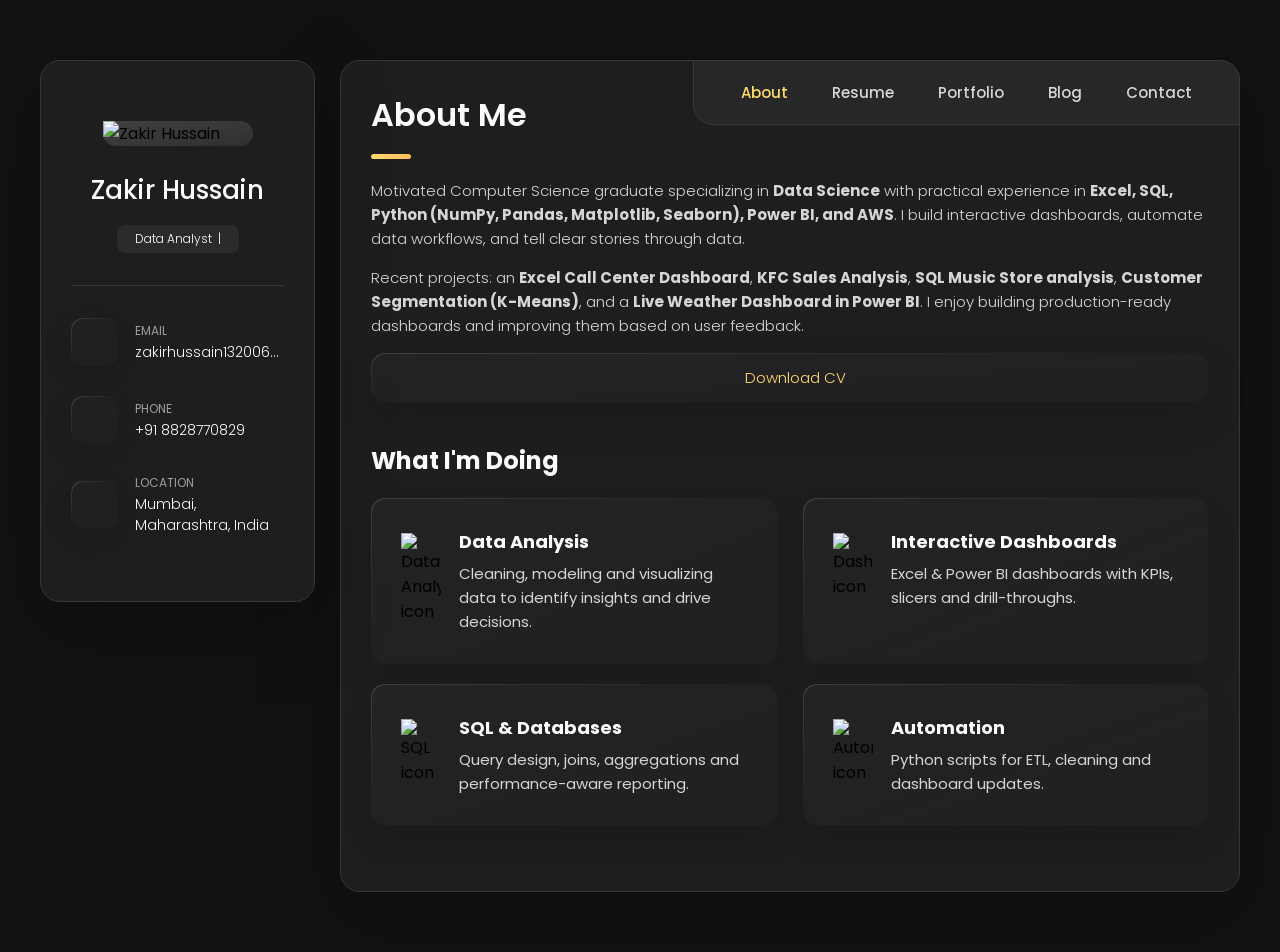
==== index.html @ 33c72537 "Add files via upload" ====
<!DOCTYPE html>
<html lang="en">
<head>
  <meta charset="UTF-8" />
  <meta http-equiv="X-UA-Compatible" content="IE=edge" />
  <meta name="viewport" content="width=device-width, initial-scale=1.0" />
  <title>Zakir Hussain | Data Analyst Portfolio</title>
  <meta name="description" content="Zakir Hussain — Data Analyst. Excel • SQL • Python • Power BI • AWS. Dashboards, analytics, and data storytelling." />
  <link rel="canonical" href="https://codeverse-team.github.io/Zakir-Webdev/" />
  <!-- Favicons -->
  <link rel="shortcut icon" href="/assets/images/avatar-1.png" />
  <link rel="stylesheet" href="./assets/css/style.css" />
  <!-- Google font -->
  <link rel="preconnect" href="https://fonts.googleapis.com" />
  <link rel="preconnect" href="https://fonts.gstatic.com" crossorigin />
  <link href="https://fonts.googleapis.com/css2?family=Poppins:wght@300;400;500;600&display=swap" rel="stylesheet" />
  <!-- Inline styles for animations -->
  <style>
    /* Typing caret */
    .typing::after { content: "|"; margin-left: 6px; animation: blink 1s steps(1) infinite; }
    @keyframes blink { 50% { opacity: 0; } }
    /* Reveal animation helpers */
    .reveal { opacity: 0; transform: translateY(18px); transition: opacity .6s ease, transform .6s ease; }
    .reveal.visible { opacity: 1; transform: translateY(0); }
    /* Floating avatar */
    .avatar-box img { animation: floatY 6s ease-in-out infinite; }
    @keyframes floatY { 0% { transform: translateY(0);} 50% { transform: translateY(-6px);} 100% { transform: translateY(0);} }
    /* Skill bar fill initial */
    .skill-progress-fill { width: 0; transition: width 1.1s ease-out; }
    /* Project hover lift */
    .project-img { transition: transform .28s ease, box-shadow .28s ease; }
    .project-img:hover { transform: translateY(-8px); box-shadow: 0 18px 40px rgba(0,0,0,0.12); }
    /* Smooth scroll behavior */
    html { scroll-behavior: smooth; }
  </style>
</head>
<body>
  <main>
    <!-- SIDEBAR -->
    <aside class="sidebar" data-sidebar>
      <div class="sidebar-info">
        <figure class="avatar-box">
          <img src="./assets/images/my-avatar.png" alt="Zakir Hussain" width="84" />
        </figure>
        <div class="info-content">
          <h1 class="name" title="Zakir Hussain">Zakir Hussain</h1>
          <p class="title typing" id="typed-title">Data Analyst</p>
        </div>
        <button class="info_more-btn" data-sidebar-btn>
          <span>Show Contacts</span>
          <ion-icon name="chevron-down"></ion-icon>
        </button>
      </div>
      <div class="sidebar-info_more">
        <div class="separator"></div>
        <ul class="contacts-list">
          <li class="contact-item">
            <div class="icon-box"><ion-icon name="mail-outline"></ion-icon></div>
            <div class="contact-info">
              <p class="contact-title">Email</p>
              <a href="mailto:zakirhussain132006@gmail.com" class="contact-link">zakirhussain132006@gmail.com</a>
            </div>
          </li>
          <li class="contact-item">
            <div class="icon-box"><ion-icon name="phone-portrait-outline"></ion-icon></div>
            <div class="contact-info">
              <p class="contact-title">Phone</p>
              <a href="tel:+918828770829" class="contact-link">+91 8828770829</a>
            </div>
          </li>
          <li class="contact-item">
            <div class="icon-box"><ion-icon name="location-outline"></ion-icon></div>
            <div class="contact-info">
              <p class="contact-title">Location</p>
              <address>Mumbai, Maharashtra, India</address>
            </div>
          </li>
        </ul>
        <div class="separator"></div>
        <ul class="social-list">
          <li class="social-item"><a href="https://www.linkedin.com/in/zakirhussain13/" target="_blank" class="social-link"><ion-icon name="logo-linkedin"></ion-icon></a></li>
          <li class="social-item"><a href="https://www.instagram.com/zakir.preneur/" target="_blank" class="social-link"><ion-icon name="logo-instagram"></ion-icon></a></li>
          <li class="social-item"><a href="https://www.fiverr.com/s/qDgb81V" target="_blank" class="social-link"><ion-icon name="briefcase-outline"></ion-icon></a></li>
          <li class="social-item"><a href="https://github.com/CodeVerse-team" target="_blank" class="social-link"><ion-icon name="logo-github"></ion-icon></a></li>
          <li class="social-item"><a href="https://codeverse-team.github.io/Zakir-Webdev/" target="_blank" class="social-link"><ion-icon name="globe-outline"></ion-icon></a></li>
        </ul>
      </div>
    </aside>
    <!-- MAIN -->
    <div class="main-content">
      <!-- NAVBAR -->
      <nav class="navbar">
        <ul class="navbar-list">
          <li class="navbar-item"><button class="navbar-link active" data-nav-link data-target="about">About</button></li>
          <li class="navbar-item"><button class="navbar-link" data-nav-link data-target="resume">Resume</button></li>
          <li class="navbar-item"><button class="navbar-link" data-nav-link data-target="portfolio">Portfolio</button></li>
          <li class="navbar-item"><button class="navbar-link" data-nav-link data-target="blog">Blog</button></li>
          <li class="navbar-item"><button class="navbar-link" data-nav-link data-target="contact">Contact</button></li>
        </ul>
      </nav>
      <!-- ABOUT -->
      <article id="about" class="about active" data-page="about">
        <header><h2 class="h2 article-title">About me</h2></header>
        <section class="about-text reveal">
          <p>
            Motivated Computer Science graduate specializing in <strong>Data Science</strong> with practical experience in <strong>Excel, SQL, Python (NumPy, Pandas, Matplotlib, Seaborn), Power BI, and AWS</strong>.
            I build interactive dashboards, automate data workflows, and tell clear stories through data.
          </p>
          <p>
            Recent projects: an <strong>Excel Call Center Dashboard</strong>, <strong>KFC Sales Analysis</strong>, <strong>SQL Music Store analysis</strong>, <strong>Customer Segmentation (K-Means)</strong>, and a <strong>Live Weather Dashboard in Power BI</strong>.
            I enjoy building production-ready dashboards and improving them based on user feedback.
          </p>
          <a href="./Zakir Hussain-8-25-Data-Analyst.pdf" target="_blank" class="resume-btn"><ion-icon name="arrow-down-outline"></ion-icon> Download CV</a>
        </section>
        <section class="service reveal">
          <h3 class="h3 service-title">What I'm doing</h3>
          <ul class="service-list">
            <li class="service-item">
              <div class="service-icon-box"><img src="./assets/images/icon-dev.svg" alt="Data Analysis icon" width="40" /></div>
              <div class="service-content-box">
                <h4 class="h4 service-item-title">Data Analysis</h4>
                <p class="service-item-text">Cleaning, modeling and visualizing data to identify insights and drive decisions.</p>
              </div>
            </li>
            <li class="service-item">
              <div class="service-icon-box"><img src="./assets/images/icon-design.svg" alt="Dashboards icon" width="40" /></div>
              <div class="service-content-box">
                <h4 class="h4 service-item-title">Interactive Dashboards</h4>
                <p class="service-item-text">Excel & Power BI dashboards with KPIs, slicers and drill-throughs.</p>
              </div>
            </li>
            <li class="service-item">
              <div class="service-icon-box"><img src="./assets/images/database.png" alt="SQL icon" width="40" /></div>
              <div class="service-content-box">
                <h4 class="h4 service-item-title">SQL & Databases</h4>
                <p class="service-item-text">Query design, joins, aggregations and performance-aware reporting.</p>
              </div>
            </li>
            <li class="service-item">
              <div class="service-icon-box"><img src="./assets/images/icon-graphic.png" alt="Automation icon" width="40" /></div>
              <div class="service-content-box">
                <h4 class="h4 service-item-title">Automation</h4>
                <p class="service-item-text">Python scripts for ETL, cleaning and dashboard updates.</p>
              </div>
            </li>
          </ul>
        </section>
      </article>
      <!-- RESUME -->
      <article id="resume" class="resume" data-page="resume">
        <header><h2 class="h2 article-title">Resume</h2></header>
        <!-- Education -->
        <section class="timeline reveal">
          <div class="title-wrapper">
            <div class="icon-box"><ion-icon name="book-outline"></ion-icon></div>
            <h3 class="h3">Education</h3>
          </div>
          <ol class="timeline-list">
            <li class="timeline-item">
              <h4 class="h4 timeline-item-title">B.Sc. in Computer Science — SIES (NERUL) College</h4>
              <span>Apr 2023 — Present</span>
              <p class="timeline-text">CGPA: 8.6/10 — Navi Mumbai, India</p>
            </li>
            <li class="timeline-item">
              <h4 class="h4 timeline-item-title">Higher Secondary Certificate (Science - IT)</h4>
              <span>Jun 2021 — Apr 2023</span>
              <p class="timeline-text">Dr Babasaheb Ambedkar College — Chembur, Mumbai (53%)</p>
            </li>
          </ol>
        </section>
        <!-- Projects -->
        <section class="timeline reveal">
          <div class="title-wrapper">
            <div class="icon-box"><ion-icon name="code-slash-outline"></ion-icon></div>
            <h3 class="h3">Projects</h3>
          </div>
          <ol class="timeline-list">
            <li class="timeline-item">
              <h4 class="h4 timeline-item-title">Call Center Performance Dashboard (Excel)</h4>
              <span>2025</span>
              <p class="timeline-text">KPIs, trend analysis, slicers and agent-level drilldowns to evaluate efficiency and SLAs.</p>
            </li>
            <li class="timeline-item">
              <h4 class="h4 timeline-item-title">KFC Sales Analysis Dashboard (Excel)</h4>
              <span>2025</span>
              <p class="timeline-text">Sales patterns, best-sellers, seasonality and store-level comparisons to inform promotions.</p>
            </li>
            <li class="timeline-item">
              <h4 class="h4 timeline-item-title">SQL Music Store Data Analysis</h4>
              <span>2024</span>
              <p class="timeline-text">Customer purchase trends, revenue segmentation and artist popularity via SQL queries and joins.</p>
            </li>
            <li class="timeline-item">
              <h4 class="h4 timeline-item-title">Shopping Customer Segmentation (K-Means)</h4>
              <span>2024</span>
              <p class="timeline-text">Unsupervised learning to cluster customers for targeted marketing and retention strategies.</p>
            </li>
            <li class="timeline-item">
              <h4 class="h4 timeline-item-title">Live Weather Dashboard (Power BI)</h4>
              <span>2024</span>
              <p class="timeline-text">Real-time API integration, map visuals and alert cards for weather monitoring dashboards.</p>
            </li>
          </ol>
        </section>
        <!-- Certifications -->
        <section class="timeline reveal">
          <div class="title-wrapper">
            <div class="icon-box"><ion-icon name="school-outline"></ion-icon></div>
            <h3 class="h3">Certifications</h3>
          </div>
          <ol class="timeline-list">
            <li class="timeline-item">
              <h4 class="h4 timeline-item-title">Python for Data Science — IBM (Cognitive Class)</h4>
              <span>2024</span>
            </li>
            <li class="timeline-item">
              <h4 class="h4 timeline-item-title">Introduction to Data Analysis — Simplilearn</h4>
              <span>2024</span>
            </li>
          </ol>
        </section>
        <!-- Skills -->
        <section class="skill reveal">
          <h3 class="h3 skills-title">My skills</h3>
          <ul class="skills-list content-card">
            <li class="skills-item">
              <div class="title-wrapper"><h5 class="h5">Excel (Advanced)</h5><data value="90">90%</data></div>
              <div class="skill-progress-bg"><div class="skill-progress-fill" data-skill="90"></div></div>
            </li>
            <li class="skills-item">
              <div class="title-wrapper"><h5 class="h5">SQL (MySQL/PostgreSQL)</h5><data value="85">85%</data></div>
              <div class="skill-progress-bg"><div class="skill-progress-fill" data-skill="85"></div></div>
            </li>
            <li class="skills-item">
              <div class="title-wrapper"><h5 class="h5">Python (NumPy, Pandas, Matplotlib, Seaborn)</h5><data value="80">80%</data></div>
              <div class="skill-progress-bg"><div class="skill-progress-fill" data-skill="80"></div></div>
            </li>
            <li class="skills-item">
              <div class="title-wrapper"><h5 class="h5">Power BI</h5><data value="80">80%</data></div>
              <div class="skill-progress-bg"><div class="skill-progress-fill" data-skill="80"></div></div>
            </li>
            <li class="skills-item">
              <div class="title-wrapper"><h5 class="h5">AWS (Foundational)</h5><data value="60">60%</data></div>
              <div class="skill-progress-bg"><div class="skill-progress-fill" data-skill="60"></div></div>
            </li>
            <li class="skills-item">
              <div class="title-wrapper"><h5 class="h5">Data Storytelling & Visualization</h5><data value="85">85%</data></div>
              <div class="skill-progress-bg"><div class="skill-progress-fill" data-skill="85"></div></div>
            </li>
          </ul>
        </section>
      </article>
      <!-- PORTFOLIO -->
      <article id="portfolio" class="portfolio" data-page="portfolio">
        <header><h2 class="h2 article-title">Portfolio of Projects</h2></header>
        <section class="projects reveal">
          <ul class="filter-list">
            <li class="filter-item"><button class="active" data-filter-btn data-cat="all">All</button></li>
            <li class="filter-item"><button data-filter-btn data-cat="dashboards">Dashboards</button></li>
            <li class="filter-item"><button data-filter-btn data-cat="sql">SQL</button></li>
            <li class="filter-item"><button data-filter-btn data-cat="ml">ML</button></li>
            <li class="filter-item"><button data-filter-btn data-cat="powerbi">Power BI</button></li>
          </ul>
          <div class="filter-select-box">
            <button class="filter-select" data-select>
              <div class="select-value" data-select-value>All</div>
              <div class="select-icon"><ion-icon name="chevron-down"></ion-icon></div>
            </button>
            <ul class="select-list">
              <li class="select-item"><button data-select-item data-val="all">All</button></li>
              <li class="select-item"><button data-select-item data-val="dashboards">Dashboards</button></li>
              <li class="select-item"><button data-select-item data-val="sql">SQL</button></li>
              <li class="select-item"><button data-select-item data-val="ml">ML</button></li>
              <li class="select-item"><button data-select-item data-val="powerbi">Power BI</button></li>
            </ul>
          </div>
          <ul class="project-list">
            <!-- Call Center -->
            <li class="project-item active" data-filter-item data-category="dashboards" data-description="KPIs, trend analysis, slicers and agent-level drilldowns to evaluate efficiency and SLAs.">
              <a href="#" class="project-link" data-modal-trigger>
                <figure class="project-img"><div class="project-item-icon-box"><ion-icon name="eye-outline"></ion-icon></div>
                  <img src="./assets/images/project-1.png" alt="Call Center Dashboard" loading="lazy" />
                </figure>
                <h3 class="project-title">Call Center Dashboard (Excel)</h3>
                <p class="project-category">Dashboards</p>
              </a>
            </li>
            <!-- KFC Sales -->
            <li class="project-item active" data-filter-item data-category="dashboards" data-description="Sales patterns, best-sellers, seasonality and store-level comparisons to inform promotions.">
              <a href="#" class="project-link" data-modal-trigger>
                <figure class="project-img"><div class="project-item-icon-box"><ion-icon name="eye-outline"></ion-icon></div>
                  <img src="./assets/images/project-2.png" alt="KFC Sales Dashboard" loading="lazy" />
                </figure>
                <h3 class="project-title">KFC Sales Analysis (Excel)</h3>
                <p class="project-category">Dashboards</p>
              </a>
            </li>
            <!-- SQL Music -->
            <li class="project-item active" data-filter-item data-category="sql" data-description="Customer purchase trends, revenue segmentation and artist popularity via SQL queries and joins.">
              <a href="#" class="project-link" data-modal-trigger>
                <figure class="project-img"><div class="project-item-icon-box"><ion-icon name="eye-outline"></ion-icon></div>
                  <img src="./assets/images/project-6.png" alt="SQL Music Store" loading="lazy" />
                </figure>
                <h3 class="project-title">SQL Music Store Analysis</h3>
                <p class="project-category">SQL</p>
              </a>
            </li>
            <!-- Customer Segmentation -->
            <li class="project-item active" data-filter-item data-category="ml" data-description="Unsupervised learning to cluster customers for targeted marketing and retention strategies.">
              <a href="#" class="project-link" data-modal-trigger>
                <figure class="project-img"><div class="project-item-icon-box"><ion-icon name="eye-outline"></ion-icon></div>
                  <img src="./assets/images/project-7.jpg" alt="Customer Segmentation" loading="lazy" />
                </figure>
                <h3 class="project-title">Customer Segmentation (K-Means)</h3>
                <p class="project-category">ML / Python</p>
              </a>
            </li>
            <!-- Live Weather Power BI -->
            <li class="project-item active" data-filter-item data-category="powerbi" data-description="Real-time API integration, map visuals and alert cards for weather monitoring dashboards.">
              <a href="#" class="project-link" data-modal-trigger>
                <figure class="project-img"><div class="project-item-icon-box"><ion-icon name="eye-outline"></ion-icon></div>
                  <img src="./assets/images/project-5.png" alt="Live Weather Power BI" loading="lazy" />
                </figure>
                <h3 class="project-title">Live Weather Dashboard (Power BI)</h3>
                <p class="project-category">Power BI</p>
              </a>
            </li>
          </ul>
          <!-- Modal for project details -->
          <div class="modal" id="project-modal">
            <div class="modal-content">
              <span class="modal-close">&times;</span>
              <img class="modal-img" src="" alt="Project Image" />
              <h3 class="modal-title"></h3>
              <p class="modal-category"></p>
              <p class="modal-description"></p>
              <a class="modal-link" href="#" target="_blank">View Project</a>
            </div>
          </div>
        </section>
      </article>
      <!-- BLOG -->
      <article id="blog" class="blog" data-page="blog">
        <header><h2 class="h2 article-title">Blog</h2></header>
        <section class="blog-posts reveal">
          <ul class="blog-posts-list">
            <li class="blog-post-item">
              <a href="#">
                <figure class="blog-banner-box"><img src="./assets/images/blog-1.jpg" alt="12th STD Blogging Website" loading="lazy" /></figure>
                <div class="blog-content">
                  <div class="blog-meta"><p class="blog-category">WebDevelopment</p><span class="dot"></span><time datetime="2023-02-13">Feb 13, 2023</time></div>
                  <h3 class="h3 blog-item-title">In 12th STD, I Created a Blogging Website</h3>
                  <p class="blog-text">A short case-study about a school project that grew to 25K views — still useful for students.</p>
                </div>
              </a>
            </li>
            <li class="blog-post-item">
              <a href="#">
                <figure class="blog-banner-box"><img src="./assets/images/blog-2.jpg" alt="12th STD Blogging Website" loading="lazy" /></figure>
                <div class="blog-content">
                  <div class="blog-meta"><p class="blog-category">WebDevelopment</p><span class="dot"></span><time datetime="2023-02-13">Feb 13, 2023</time></div>
                  <h3 class="h3 blog-item-title">In 12th STD, I Created a Blogging Website</h3>
                  <p class="blog-text">A short case-study about a school project that grew to 25K views — still useful for students.</p>
                </div>
              </a>
            </li>
          </ul>
        </section>
      </article>
      <!-- CONTACT -->
      <article id="contact" class="contact" data-page="contact">
        <header><h2 class="h2 article-title">Contact</h2></header>
        <section class="mapbox" data-mapbox>
          <figure>
            <iframe src="https://www.google.com/maps/embed?pb=!1m18!1m12!1m3!1d303216.91325830284!2d72.71637740399126!3d19.082501999965313!2m3!1f0!2f0!3f0!3m2!1i1024!2i768!4f13.1!3m3!1m2!1s0x3be7c6306644edc1%3A0x5da4ed8f8d648c69!2sMumbai%2C%20Maharashtra!5e1!3m2!1sen!2sin!4v1721622505808!5m2!1sen!2sin" width="100%" height="420" allowfullscreen="" loading="lazy"></iframe>
          </figure>
        </section>
        <section class="contact-form reveal">
          <h3 class="h3 form-title">Contact Form</h3>
          <form action="#" class="form" data-form>
            <div class="input-wrapper">
              <input type="text" name="fullname" class="form-input" placeholder="Full name" required data-form-input />
              <input type="email" name="email" class="form-input" placeholder="Email address" required data-form-input />
            </div>
            <textarea name="message" class="form-input" placeholder="Your Message" required data-form-input></textarea>
            <button class="form-btn" type="submit" data-form-btn>
              <ion-icon name="paper-plane"></ion-icon>
              <span>Send Message</span>
            </button>
          </form>
        </section>
      </article>
    </div> <!-- .main-content -->
  </main>
  <!-- Existing core app JS -->
  <script src="./assets/js/app.js"></script>
  <!-- Ionicons -->
  <script type="module" src="https://unpkg.com/ionicons@5.5.2/dist/ionicons/ionicons.esm.js"></script>
  <script nomodule src="https://unpkg.com/ionicons@5.5.2/dist/ionicons/ionicons.js"></script>
  <!-- Inline JS: typing, reveal-on-scroll, skills, smooth nav, portfolio filter, modal -->
  <script>
    /* Typing effect */
    (function() {
      const el = document.getElementById('typed-title');
      if (!el) return;
      const phrases = ['Data Analyst', 'Excel • SQL • Python', 'Power BI • AWS'];
      let p = 0, i = 0, deleting = false;
      function tick() {
        const full = phrases[p];
        el.textContent = deleting ? full.slice(0, i--) : full.slice(0, i++);
        if (!deleting && i === full.length + 1) { deleting = true; setTimeout(tick, 900); return; }
        if (deleting && i < 0) { deleting = false; p = (p + 1) % phrases.length; }
        setTimeout(tick, deleting ? 40 : 80);
      }
      tick();
    })();
    /* Reveal-on-scroll */
    (function() {
      const reveals = document.querySelectorAll('.reveal');
      const io = new IntersectionObserver((entries, obs) => {
        entries.forEach(e => {
          if (e.isIntersecting) { e.target.classList.add('visible'); obs.unobserve(e.target); }
        });
      }, { threshold: 0.16 });
      reveals.forEach(r => io.observe(r));
    })();
    /* Skill bar fill */
    (function() {
      const fills = document.querySelectorAll('.skill-progress-fill');
      const io = new IntersectionObserver((entries, obs) => {
        entries.forEach(en => {
          if (en.isIntersecting) {
            const el = en.target;
            const value = el.getAttribute('data-skill') || el.style.width || '0';
            el.style.width = (value) + '%';
            obs.unobserve(el);
          }
        });
      }, { threshold: 0.35 });
      fills.forEach(f => io.observe(f));
    })();
    /* Smooth navigation */
    (function() {
      const navButtons = document.querySelectorAll('[data-nav-link]');
      navButtons.forEach(btn => {
        btn.addEventListener('click', () => {
          navButtons.forEach(b => b.classList.remove('active'));
          btn.classList.add('active');
          const target = btn.getAttribute('data-target');
          if (!target) return;
          const section = document.getElementById(target);
          if (!section) return;
          const offset = 12;
          const top = section.getBoundingClientRect().top + window.scrollY - offset;
          window.scrollTo({ top, behavior: 'smooth' });
        });
      });
    })();
    /* Portfolio filter and modal */
    (function() {
      const filterBtns = document.querySelectorAll('[data-filter-btn]');
      const projects = document.querySelectorAll('[data-filter-item]');
      const selectBtn = document.querySelector('[data-select]');
      const selectList = document.querySelector('.select-list');
      const selectValue = document.querySelector('[data-select-value]');
      const modal = document.querySelector('#project-modal');
      const modalClose = document.querySelector('.modal-close');
      const modalImg = document.querySelector('.modal-img');
      const modalTitle = document.querySelector('.modal-title');
      const modalCategory = document.querySelector('.modal-category');
      const modalDescription = document.querySelector('.modal-description');
      const modalLink = document.querySelector('.modal-link');
      function filter(cat) {
        projects.forEach(p => {
          const cats = p.getAttribute('data-category') || '';
          p.classList.toggle('active', cat === 'all' || cats.includes(cat));
        });
        filterBtns.forEach(b => b.classList.toggle('active', b.getAttribute('data-cat') === cat));
        if (selectValue) selectValue.textContent = cat === 'all' ? 'All' : cat.charAt(0).toUpperCase() + cat.slice(1);
      }
      // Initialize with all projects visible
      filter('all');
      filterBtns.forEach(b => {
        b.addEventListener('click', () => {
          const c = b.getAttribute('data-cat') || 'all';
          filter(c);
        });
      });
      // Mobile dropdown
      if (selectBtn && selectList) {
        selectBtn.addEventListener('click', () => selectList.classList.toggle('active'));
        document.querySelectorAll('[data-select-item]').forEach(it => {
          it.addEventListener('click', () => {
            const val = it.getAttribute('data-val') || 'all';
            filter(val);
            selectList.classList.remove('active');
          });
        });
        document.addEventListener('click', e => {
          if (!selectBtn.contains(e.target) && !selectList.contains(e.target)) {
            selectList.classList.remove('active');
          }
        });
      }
      // Modal functionality
      if (modal) {
        document.querySelectorAll('[data-modal-trigger]').forEach(link => {
          link.addEventListener('click', e => {
            e.preventDefault();
            const project = link.closest('[data-filter-item]');
            modalImg.src = project.querySelector('img').src;
            modalImg.alt = project.querySelector('img').alt;
            modalTitle.textContent = project.querySelector('.project-title').textContent;
            modalCategory.textContent = project.querySelector('.project-category').textContent;
            modalDescription.textContent = project.getAttribute('data-description') || '';
            modalLink.href = link.href;
            modal.classList.add('active');
            document.body.style.overflow = 'hidden';
          });
        });
        modalClose.addEventListener('click', () => {
          modal.classList.remove('active');
          document.body.style.overflow = '';
        });
        modal.addEventListener('click', e => {
          if (e.target === modal) {
            modal.classList.remove('active');
            document.body.style.overflow = '';
          }
        });
        document.addEventListener('keydown', e => {
          if (e.key === 'Escape' && modal.classList.contains('active')) {
            modal.classList.remove('active');
            document.body.style.overflow = '';
          }
        });
      }
    })();
    /* Contact form */
    (function() {
      const form = document.querySelector('[data-form]');
      if (!form) return;
      const btn = form.querySelector('[data-form-btn]');
      form.addEventListener('input', () => {
        const allFilled = [...form.querySelectorAll('[data-form-input]')].every(inp => inp.value.trim() !== '');
        if (btn) btn.disabled = !allFilled;
      });
      form.addEventListener('submit', e => {
        e.preventDefault();
        alert('Thanks — message simulated. Replace this with your form backend / email integration.');
        form.reset();
        if (btn) btn.disabled = true;
      });
    })();
  </script>
</body>
</html>
---- assets/css/style.css ----
/*-----------------------------------*\
  #style.css
\*-----------------------------------*/


/**
 * copyright 2022 @codewithsadee
 */





/*-----------------------------------*\
  #CUSTOM PROPERTY
\*-----------------------------------*/

:root {

  /**
   * colors
   */

  /* gradient */

  --bg-gradient-onyx: linear-gradient(
    to bottom right, 
    hsl(240, 1%, 25%) 3%, 
    hsl(0, 0%, 19%) 97%
  );
  --bg-gradient-jet: linear-gradient(
    to bottom right, 
    hsla(240, 1%, 18%, 0.251) 0%, 
    hsla(240, 2%, 11%, 0) 100%
  ), hsl(240, 2%, 13%);
  --bg-gradient-yellow-1: linear-gradient(
    to bottom right, 
    hsl(45, 100%, 71%) 0%, 
    hsla(36, 100%, 69%, 0) 50%
  );
  --bg-gradient-yellow-2: linear-gradient(
    135deg, 
    hsla(45, 100%, 71%, 0.251) 0%, 
    hsla(35, 100%, 68%, 0) 59.86%
  ), hsl(240, 2%, 13%);
  --border-gradient-onyx: linear-gradient(
    to bottom right, 
    hsl(0, 0%, 25%) 0%, 
    hsla(0, 0%, 25%, 0) 50%
  );
  --text-gradient-yellow: linear-gradient(
    to right, 
    hsl(45, 100%, 72%), 
    hsl(35, 100%, 68%)
  );

  /* solid */

  --jet: hsl(0, 0%, 22%);
  --onyx: hsl(240, 1%, 17%);
  --eerie-black-1: hsl(240, 2%, 13%);
  --eerie-black-2: hsl(240, 2%, 12%);
  --smoky-black: hsl(0, 0%, 7%);
  --white-1: hsl(0, 0%, 100%);
  --white-2: hsl(0, 0%, 98%);
  --orange-yellow-crayola: hsl(45, 100%, 72%);
  --vegas-gold: hsl(45, 54%, 58%);
  --light-gray: hsl(0, 0%, 84%);
  --light-gray-70: hsla(0, 0%, 84%, 0.7);
  --bittersweet-shimmer: hsl(0, 43%, 51%);

  /**
   * typography
   */

  /* font-family */
  --ff-poppins: 'Poppins', sans-serif;

  /* font-size */
  --fs-1: 24px;
  --fs-2: 18px;
  --fs-3: 17px;
  --fs-4: 16px;
  --fs-5: 15px;
  --fs-6: 14px;
  --fs-7: 13px;
  --fs-8: 11px;

  /* font-weight */
  --fw-300: 300;
  --fw-400: 400;
  --fw-500: 500;
  --fw-600: 600;

  /**
   * shadow
   */
  
  --shadow-1: -4px 8px 24px hsla(0, 0%, 0%, 0.25);
  --shadow-2: 0 16px 30px hsla(0, 0%, 0%, 0.25);
  --shadow-3: 0 16px 40px hsla(0, 0%, 0%, 0.25);
  --shadow-4: 0 25px 50px hsla(0, 0%, 0%, 0.15);
  --shadow-5: 0 24px 80px hsla(0, 0%, 0%, 0.25);

  /**
   * transition
   */

  --transition-1: 0.25s ease;
  --transition-2: 0.5s ease-in-out;

}





/*-----------------------------------*\
  #RESET
\*-----------------------------------*/

*, *::before, *::after {
  margin: 0;
  padding: 0;
  box-sizing: border-box;
}

a { text-decoration: none; }

li { list-style: none; }

img, ion-icon, a, button, time, span { display: block; }

button {
  font: inherit;
  background: none;
  border: none;
  text-align: left;
  cursor: pointer;
}

input, textarea {
  display: block;
  width: 100%;
  background: none;
  font: inherit;
}

::selection {
  background: var(--orange-yellow-crayola);
  color: var(--smoky-black);
}

:focus { outline-color: var(--orange-yellow-crayola); }

html { font-family: var(--ff-poppins); }

body { background: var(--smoky-black); }





/*-----------------------------------*\
  #REUSED STYLE
\*-----------------------------------*/

.sidebar,
article {
  background: var(--eerie-black-2);
  border: 1px solid var(--jet);
  border-radius: 20px;
  padding: 15px;
  box-shadow: var(--shadow-1);
  z-index: 1;
}

.separator {
  width: 100%;
  height: 1px;
  background: var(--jet);
  margin: 16px 0;
}

.icon-box {
  position: relative;
  background: var(--border-gradient-onyx);
  width: 30px;
  height: 30px;
  border-radius: 8px;
  display: flex;
  justify-content: center;
  align-items: center;
  font-size: 16px;
  color: var(--orange-yellow-crayola);
  box-shadow: var(--shadow-1);
  z-index: 1;
}

.icon-box::before {
  content: "";
  position: absolute;
  inset: 1px;
  background: var(--eerie-black-1);
  border-radius: inherit;
  z-index: -1;
}

.icon-box ion-icon { --ionicon-stroke-width: 35px; }

article { display: none; }

article.active {
  display: block;
  animation: fade 0.5s ease backwards;
}

@keyframes fade {
  0% { opacity: 0; }
  100% { opacity: 1; }
}

.h2,
.h3,
.h4,
.h5 {
  color: var(--white-2);
  text-transform: capitalize;
}

.h2 { font-size: var(--fs-1); }

.h3 { font-size: var(--fs-2); }

.h4 { font-size: var(--fs-4); }

.h5 {
  font-size: var(--fs-7);
  font-weight: var(--fw-500);
}

.article-title {
  position: relative;
  padding-bottom: 7px;
}

.article-title::after {
  content: "";
  position: absolute;
  bottom: 0;
  left: 0;
  width: 30px;
  height: 3px;
  background: var(--text-gradient-yellow);
  border-radius: 3px;
}

.has-scrollbar::-webkit-scrollbar {
  width: 5px; /* for vertical scrollbar */
  height: 5px; /* for horizontal scrollbar */
}

.has-scrollbar::-webkit-scrollbar-track {
  background: var(--onyx);
  border-radius: 5px;
}

.has-scrollbar::-webkit-scrollbar-thumb {
  background: var(--orange-yellow-crayola);
  border-radius: 5px;
}

.has-scrollbar::-webkit-scrollbar-button { width: 20px; }

.content-card {
  position: relative;
  background: var(--border-gradient-onyx);
  padding: 15px;
  padding-top: 45px;
  border-radius: 14px;
  box-shadow: var(--shadow-2);
  cursor: pointer;
  z-index: 1;
}

.content-card::before {
  content: "";
  position: absolute;
  inset: 1px;
  background: var(--bg-gradient-jet);
  border-radius: inherit;
  z-index: -1;
}





/*-----------------------------------*\
  #MAIN
\*-----------------------------------*/

main {
  margin: 15px 12px;
  margin-bottom: 75px;
  min-width: 259px;
}





/*-----------------------------------*\
  #SIDEBAR
\*-----------------------------------*/

.sidebar {
  margin-bottom: 15px;
  max-height: 112px;
  overflow: hidden;
  transition: var(--transition-2);
}

.sidebar.active { max-height: 405px; }

.sidebar-info {
  position: relative;
  display: flex;
  justify-content: flex-start;
  align-items: center;
  gap: 15px;
}

.avatar-box {
  background: var(--bg-gradient-onyx);
  border-radius: 20px;
}

.info-content .name {
  color: var(--white-2);
  font-size: var(--fs-3);
  font-weight: var(--fw-500);
  letter-spacing: -0.25px;
  margin-bottom: 10px;
}

.info-content .title {
  color: var(--white-1);
  background: var(--onyx);
  font-size: var(--fs-8);
  font-weight: var(--fw-300);
  width: max-content;
  padding: 3px 12px;
  border-radius: 8px;
}

.info_more-btn {
  position: absolute;
  top: -15px;
  right: -15px;
  border-radius: 0 15px;
  font-size: 13px;
  color: var(--orange-yellow-crayola);
  background: var(--border-gradient-onyx);
  padding: 10px;
  box-shadow: var(--shadow-2);
  transition: var(--transition-1);
  z-index: 1;
}

.info_more-btn::before {
  content: "";
  position: absolute;
  inset: 1px;
  border-radius: inherit;
  background: var(--bg-gradient-jet);
  transition: var(--transition-1);
  z-index: -1;
}

.info_more-btn:hover,
.info_more-btn:focus { background: var(--bg-gradient-yellow-1); }

.info_more-btn:hover::before,
.info_more-btn:focus::before { background: var(--bg-gradient-yellow-2); }

.info_more-btn span { display: none; }

.sidebar-info_more {
  opacity: 0;
  visibility: hidden;
  transition: var(--transition-2);
}

.sidebar.active .sidebar-info_more {
  opacity: 1;
  visibility: visible;
}

.contacts-list {
  display: grid;
  grid-template-columns: 1fr;
  gap: 16px;
}

.contact-item {
  min-width: 100%;
  display: flex;
  align-items: center;
  gap: 16px;
}

.contact-info {
  max-width: calc(100% - 46px);
  width: calc(100% - 46px);
}

.contact-title {
  color: var(--light-gray-70);
  font-size: var(--fs-8);
  text-transform: uppercase;
  margin-bottom: 2px;
}

.contact-info :is(.contact-link, time, address) {
  color: var(--white-2);
  font-size: var(--fs-7);
}

.contact-info address { font-style: normal; }

.social-list {
  display: flex;
  justify-content: flex-start;
  align-items: center;
  gap: 15px;
  padding-bottom: 4px;
  padding-left: 7px;
}

.social-item .social-link {
  color: var(--light-gray-70);
  font-size: 18px;
}


.social-item .social-link:hover { color: var(--light-gray); }





/*-----------------------------------*\
  #NAVBAR
\*-----------------------------------*/

.navbar {
  position: fixed;
  bottom: 0;
  left: 0;
  width: 100%;
  background: hsla(240, 1%, 17%, 0.75);
  backdrop-filter: blur(10px);
  border: 1px solid var(--jet);
  border-radius: 12px 12px 0 0;
  box-shadow: var(--shadow-2);
  z-index: 5;
}

.navbar-list {
  display: flex;
  flex-wrap: wrap;
  justify-content: center;
  align-items: center;
  padding: 0 10px;
}

.navbar-link {
  color: var(--light-gray);
  font-size: var(--fs-8);
  padding: 20px 7px;
  transition: color var(--transition-1);
}

.navbar-link:hover,
.navbar-link:focus { color: var(--light-gray-70); }

.navbar-link.active { color: var(--orange-yellow-crayola); }





/*-----------------------------------*\
  #ABOUT
\*-----------------------------------*/

.about .article-title { margin-bottom: 15px; }

.about-text {
  color: var(--light-gray);
  font-size: var(--fs-6);
  font-weight: var(--fw-300);
  line-height: 1.6;
}

.about-text p { margin-bottom: 15px; }

.resume-btn {
  position: relative;
  width: 100%;
  background: var(--border-gradient-onyx);
  color: var(--orange-yellow-crayola);
  display: flex;
  justify-content: center;
  align-items: center;
  gap: 10px;
  padding: 13px 20px;
  border-radius: 14px;
  font-size: var(--fs-6);
  text-transform: capitalize;
  box-shadow: var(--shadow-3);
  z-index: 1;
  transition: var(--transition-1);
}

.resume-btn::before {
  content: "";
  position: absolute;
  inset: 1px;
  background: var(--bg-gradient-jet);
  border-radius: inherit;
  z-index: -1;
  transition: var(--transition-1);
}

.resume-btn ion-icon { font-size: 16px; }

.resume-btn:hover { background: var(--bg-gradient-yellow-1); }

.resume-btn:hover::before { background: var(--bg-gradient-yellow-2); }


/**
 * #service 
 */

.service { margin-bottom: 35px; }

.service-title { margin-bottom: 20px; }

.service-list {
  display: grid;
  grid-template-columns: 1fr;
  gap: 20px;
}

.service-item {
  position: relative;
  background: var(--border-gradient-onyx);
  padding: 20px;
  border-radius: 14px;
  box-shadow: var(--shadow-2);
  z-index: 1;
}

.service-item::before {
  content: "";
  position: absolute;
  inset: 1px;
  background: var(--bg-gradient-jet);
  border-radius: inherit;
  z-index: -1;
}

.service-icon-box { margin-bottom: 10px; }

.service-icon-box img { margin: auto; }

.service-content-box { text-align: center; }

.service-item-title { margin-bottom: 7px; }

.service-item-text {
  color: var(--light-gray);
  font-size: var(--fs-6);
  font-weight: var(--fw-3);
  line-height: 1.6;
}


/**
 * #testimonials 
 */

.testimonials { margin-bottom: 30px; }

.testimonials-title { margin-bottom: 20px; }

.testimonials-list {
  display: flex;
  justify-content: flex-start;
  align-items: flex-start;
  gap: 15px;
  margin: 0 -15px;
  padding: 25px 15px;
  padding-bottom: 35px;
  overflow-x: auto;
  scroll-behavior: smooth;
  overscroll-behavior-inline: contain;
  scroll-snap-type: inline mandatory;
}

.testimonials-item {
  min-width: 100%;
  scroll-snap-align: center;
}

.testimonials-avatar-box {
  position: absolute;
  top: 0;
  left: 0;
  transform: translate(15px, -25px);
  background: var(--bg-gradient-onyx);
  border-radius: 14px;
  box-shadow: var(--shadow-1);
}

.testimonials-item-title { margin-bottom: 7px; }

.testimonials-text {
  color: var(--light-gray);
  font-size: var(--fs-6);
  font-weight: var(--fw-300);
  line-height: 1.6;
  display: -webkit-box;
  line-clamp: 4;
  -webkit-line-clamp: 4;
  -webkit-box-orient: vertical;
  overflow: hidden;
}


/**
 * #testimonials-modal
 */

.modal-container {
  position: fixed;
  top: 0;
  left: 0;
  width: 100%;
  height: 100%;
  display: flex;
  justify-content: center;
  align-items: center;
  overflow-y: auto;
  overscroll-behavior: contain;
  z-index: 20;
  pointer-events: none;
  visibility: hidden;
}

.modal-container::-webkit-scrollbar { display: none; }

.modal-container.active {
  pointer-events: all;
  visibility: visible;
}

.overlay {
  position: fixed;
  top: 0;
  left: 0;
  width: 100%;
  height: 100vh;
  background: hsl(0, 0%, 5%);
  opacity: 0;
  visibility: hidden;
  pointer-events: none;
  z-index: 1;
  transition: var(--transition-1);
}

.overlay.active {
  opacity: 0.8;
  visibility: visible;
  pointer-events: all;
}

.testimonials-modal {
  background: var(--eerie-black-2);
  position: relative;
  padding: 15px;
  margin: 15px 12px;
  border: 1px solid var(--jet);
  border-radius: 14px;
  box-shadow: var(--shadow-5);
  transform: scale(1.2);
  opacity: 0;
  transition: var(--transition-1);
  z-index: 2;
}

.modal-container.active .testimonials-modal {
  transform: scale(1);
  opacity: 1;
}

.modal-close-btn {
  position: absolute;
  top: 15px;
  right: 15px;
  background: var(--onyx);
  border-radius: 8px;
  width: 38px;
  height: 38px;
  display: flex;
  justify-content: center;
  align-items: center;
  color: var(--white-2);
  font-size: 18px;
  opacity: 0.7;
}

.modal-close-btn:hover,
.modal-close-btn:focus { opacity: 1; }

.modal-close-btn ion-icon { --ionicon-stroke-width: 50px; }

.modal-avatar-box {
  background: var(--bg-gradient-onyx);
  width: max-content;
  border-radius: 14px;
  margin-bottom: 15px;
  box-shadow: var(--shadow-2);
}

.modal-img-wrapper > img { display: none; }

.modal-title { margin-bottom: 4px; }

.modal-content time {
  font-size: var(--fs-6);
  color: var(--light-gray-70);
  font-weight: var(--fw-300);
  margin-bottom: 10px;
}

.modal-content p {
  color: var(--light-gray);
  font-size: var(--fs-6);
  font-weight: var(--fw-300);
  line-height: 1.6;
}


/**
 * #clients 
 */

.clients { margin-bottom: 15px; }

.clients-list {
  display: flex;
  justify-content: flex-start;
  align-items: flex-start;
  gap: 15px;
  margin: 0 -15px;
  padding: 25px;
  padding-bottom: 25px;
  overflow-x: auto;
  scroll-behavior: smooth;
  overscroll-behavior-inline: contain;
  scroll-snap-type: inline mandatory;
  scroll-padding-inline: 25px;
}

.clients-item {
  min-width: 50%;
  scroll-snap-align: start;
}

.clients-item img {
  width: 100%;
  filter: grayscale(1);
  transition: var(--transition-1);
}

.clients-item img:hover { filter: grayscale(0); }





/*-----------------------------------*\
  #RESUME
\*-----------------------------------*/

.article-title { margin-bottom: 30px; }


/**
 * education and experience 
 */

.timeline { margin-bottom: 30px; }

.timeline .title-wrapper {
  display: flex;
  align-items: center;
  gap: 15px;
  margin-bottom: 25px;
}

.timeline-list {
  font-size: var(--fs-6);
  margin-left: 45px;
}

.timeline-item { position: relative; }

.timeline-item:not(:last-child) { margin-bottom: 20px; }

.timeline-item-title {
  font-size: var(--fs-6);
  line-height: 1.3;
  margin-bottom: 7px;
}

.timeline-list span {
  color: var(--vegas-gold);
  font-weight: var(--fw-400);
  line-height: 1.6;
}

.timeline-item:not(:last-child)::before {
  content: "";
  position: absolute;
  top: -25px;
  left: -30px;
  width: 1px;
  height: calc(100% + 50px);
  background: var(--jet);
}

.timeline-item::after {
  content: "";
  position: absolute;
  top: 5px;
  left: -33px;
  height: 6px;
  width: 6px;
  background: var(--text-gradient-yellow);
  border-radius: 50%;
  box-shadow: 0 0 0 4px var(--jet);
}

.timeline-text {
  color: var(--light-gray);
  font-weight: var(--fw-300);
  line-height: 1.6;
}


/**
 * skills 
 */

.skills-title { margin-bottom: 20px; }

.skills-list { padding: 20px; }


.skills-item:not(:last-child) { margin-bottom: 15px; }

.skill .title-wrapper {
  display: flex;
  align-items: center;
  gap: 5px;
  margin-bottom: 8px;
}

.skill .title-wrapper data {
  color: var(--light-gray);
  font-size: var(--fs-7);
  font-weight: var(--fw-300);
}

.skill-progress-bg {
  background: var(--jet);
  width: 100%;
  height: 8px;
  border-radius: 10px;
}

.skill-progress-fill {
  background: var(--text-gradient-yellow);
  height: 100%;
  border-radius: inherit;
}





/*-----------------------------------*\
  #PORTFOLIO
\*-----------------------------------*/

.filter-list { display: none; }

.filter-select-box {
  position: relative;
  margin-bottom: 25px;
}

.filter-select {
  background: var(--eerie-black-2);
  color: var(--light-gray);
  display: flex;
  justify-content: space-between;
  align-items: center;
  width: 100%;
  padding: 12px 16px;
  border: 1px solid var(--jet);
  border-radius: 14px;
  font-size: var(--fs-6);
  font-weight: var(--fw-300);
}

.filter-select.active .select-icon { transform: rotate(0.5turn); }

.select-list {
  background: var(--eerie-black-2);
  position: absolute;
  top: calc(100% + 6px);
  width: 100%;
  padding: 6px;
  border: 1px solid var(--jet);
  border-radius: 14px;
  z-index: 2;
  opacity: 0;
  visibility: hidden;
  pointer-events: none;
  transition: 0.15s ease-in-out;
}

.filter-select.active + .select-list {
  opacity: 1;
  visibility: visible;
  pointer-events: all;
}

.select-item button {
  background: var(--eerie-black-2);
  color: var(--light-gray);
  font-size: var(--fs-6);
  font-weight: var(--fw-300);
  text-transform: capitalize;
  width: 100%;
  padding: 8px 10px;
  border-radius: 8px;
}

.select-item button:hover { --eerie-black-2: hsl(240, 2%, 20%); }

.project-list {
  display: grid;
  grid-template-columns: 1fr;
  gap: 30px;
  margin-bottom: 10px;
}

.project-item { display: none; }
.project-item.active { display: block; }
.select-list { display: none; }
.select-list.active { display: block; }

.project-item { display: none; }

.project-item.active {
  display: block;
  animation: scaleUp 0.25s ease forwards;
}

@keyframes scaleUp {
  0% { transform: scale(0.5); }
  100% { transform: scale(1); }
}

.project-item > a { width: 100%; }

.project-img {
  position: relative;
  width: 100%;
  height: 200px;
  border-radius: 16px;
  overflow: hidden;
  margin-bottom: 15px;
}

.project-img::before {
  content: "";
  position: absolute;
  top: 0;
  left: 0;
  width: 100%;
  height: 100%;
  background: transparent;
  z-index: 1;
  transition: var(--transition-1);
}

.project-item > a:hover .project-img::before { background: hsla(0, 0%, 0%, 0.5); }

.project-item-icon-box {
  --scale: 0.8;

  background: var(--jet);
  color: var(--orange-yellow-crayola);
  position: absolute;
  top: 50%;
  left: 50%;
  transform: translate(-50%, -50%) scale(var(--scale));
  font-size: 20px;
  padding: 18px;
  border-radius: 12px;
  opacity: 0;
  z-index: 1;
  transition: var(--transition-1);
}

.project-item > a:hover .project-item-icon-box {
  --scale: 1;
  opacity: 1;
}

.project-item-icon-box ion-icon { --ionicon-stroke-width: 50px; }

.project-img img {
  width: 100%;
  height: 100%;
  object-fit: cover;
  transition: var(--transition-1);
}

.project-item > a:hover img { transform: scale(1.1); }

.project-title,
.project-category { margin-left: 10px; }

.project-title {
  color: var(--white-2);
  font-size: var(--fs-5);
  font-weight: var(--fw-400);
  text-transform: capitalize;
  line-height: 1.3;
}

.project-category {
  color: var(--light-gray-70);
  font-size: var(--fs-6);
  font-weight: var(--fw-300);
}


/* MODAL CSS  */
/* Modal styles */
.modal {
  display: none;
  position: fixed;
  top: 0;
  left: 0;
  width: 100%;
  height: 100%;
  background: rgba(37, 38, 51, 0.1); /* Transparent overlay based on --eerie-black-1 */
  backdrop-filter: blur(5px); /* Frosted glass blur effect */
  -webkit-backdrop-filter: blur(5px); /* Safari support */
  z-index: 1000;
  align-items: center;
  justify-content: center;
  opacity: 0;
  transition: opacity 0.3s ease;
}

.modal.active {
  display: flex;
  opacity: 1;
}

.modal-content {
  background: var(--bg-gradient-onyx); /* Gradient matching site background */
  border-radius: 12px;
  max-width: 600px;
  width: 90%;
  max-height: 80vh;
  overflow-y: auto;
  padding: 20px;
  position: relative;
  transform: scale(0.7);
  transition: transform 0.3s ease;
  box-shadow: 0 10px 30px rgba(0, 0, 0, 0.15); /* Subtle shadow */
}

.modal.active .modal-content {
  transform: scale(1);
}

.modal-close {
  position: absolute;
  top: 10px;
  right: 15px;
  font-size: 40px; /* Base size */
  cursor: pointer;
  color: rgb(235, 56, 56); /* red text for contrast */
  transition: font-size 0.2s ease, color 0.2s ease;
}

.modal-close:hover {
  font-size: 50px; /* Larger on hover */
  color: rgb(255, 0, 0); /* red text for contrast */
}

.modal-img {
  width: 100%;
  height: auto;
  border-radius: 8px;
  margin-bottom: 15px;
  background: var(--eerie-black-1); /* Dark background for image container */
}

.modal-title {
  font-size: 1.5rem;
  font-weight: 600;
  margin: 0 0 10px;
  color: var(--white-1); /* White for contrast */
  font-family: 'Poppins', sans-serif;
}

.modal-category {
  font-size: 1rem;
  color: var(--light-gray); /* Light gray for secondary text */
  margin: 0 0 10px;
  text-transform: uppercase;
  font-family: 'Poppins', sans-serif;
}

.modal-description {
  font-size: 1rem;
  color: var(--white-2); /* Slightly off-white for readability */
  line-height: 1.6;
  margin: 0 0 15px;
  font-family: 'Poppins', sans-serif;
}

.modal-link {
  display: inline-block;
  padding: 10px 20px;
  background: var(--orange-yellow-crayola); /* Accent color */
  color: var(--white-1);
  text-decoration: none;
  border-radius: 6px;
  font-family: 'Poppins', sans-serif;
  transition: background 0.2s ease;
}

.modal-link:hover {
  background: var(--vegas-gold); /* Lighter accent shade for hover */
}

/* Responsive adjustments */
@media (max-width: 768px) {
  .modal-content {
    width: 95%;
    padding: 15px;
  }

  .modal-title {
    font-size: 1.3rem;
  }

  .modal-img {
    max-height: 300px;
    object-fit: cover;
  }
}

/* MODAL CSS ENDS */


/*-----------------------------------*\
  #BLOG
\*-----------------------------------*/

.blog-posts { margin-bottom: 10px; }

.blog-posts-list {
  display: grid;
  grid-template-columns: 1fr;
  gap: 20px;
}

.blog-post-item > a {
  position: relative;
  background: var(--border-gradient-onyx);
  height: 100%;
  box-shadow: var(--shadow-4);
  border-radius: 16px;
  z-index: 1;
}

.blog-post-item > a::before {
  content: "";
  position: absolute;
  inset: 1px;
  border-radius: inherit;
  background: var(--eerie-black-1);
  z-index: -1;
}

.blog-banner-box {
  width: 100%;
  height: 200px;
  border-radius: 12px;
  overflow: hidden;
}

.blog-banner-box img {
  width: 100%;
  height: 100%;
  object-fit: cover;
  transition: var(--transition-1);
}

.blog-post-item > a:hover .blog-banner-box img { transform: scale(1.1); }

.blog-content { padding: 15px; }

.blog-meta {
  display: flex;
  justify-content: flex-start;
  align-items: center;
  gap: 7px;
  margin-bottom: 10px;
}

.blog-meta :is(.blog-category, time) {
  color: var(--light-gray-70);
  font-size: var(--fs-6);
  font-weight: var(--fw-300);
}

.blog-meta .dot {
  background: var(--light-gray-70);
  width: 4px;
  height: 4px;
  border-radius: 4px;
}

.blog-item-title {
  margin-bottom: 10px;
  line-height: 1.3;
  transition: var(--transition-1);
}

.blog-post-item > a:hover .blog-item-title { color: var(--orange-yellow-crayola); }

.blog-text {
  color: var(--light-gray);
  font-size: var(--fs-6);
  font-weight: var(--fw-300);
  line-height: 1.6;
}





/*-----------------------------------*\
  #CONTACT
\*-----------------------------------*/

.mapbox {
  position: relative;
  height: 250px;
  width: 100%;
  border-radius: 16px;
  margin-bottom: 30px;
  border: 1px solid var(--jet);
  overflow: hidden;
}

.mapbox figure { height: 100%; }

.mapbox iframe {
  width: 100%;
  height: 100%;
  border: none;
  filter: grayscale(1) invert(1);
}

.contact-form { margin-bottom: 10px; }

.form-title { margin-bottom: 20px; }

.input-wrapper {
  display: grid;
  grid-template-columns: 1fr;
  gap: 25px;
  margin-bottom: 25px;
}

.form-input {
  color: var(--white-2);
  font-size: var(--fs-6);
  font-weight: var(--fw-400);
  padding: 13px 20px;
  border: 1px solid var(--jet);
  border-radius: 14px;
  outline: none;
}

.form-input::placeholder { font-weight: var(--fw-500); }

.form-input:focus { border-color: var(--orange-yellow-crayola); }

textarea.form-input {
  min-height: 100px;
  height: 120px;
  max-height: 200px;
  resize: vertical;
  margin-bottom: 25px;
}

textarea.form-input::-webkit-resizer { display: none; }

.form-input:focus:invalid { border-color: var(--bittersweet-shimmer); }

.form-btn {
  position: relative;
  width: 100%;
  background: var(--border-gradient-onyx);
  color: var(--orange-yellow-crayola);
  display: flex;
  justify-content: center;
  align-items: center;
  gap: 10px;
  padding: 13px 20px;
  border-radius: 14px;
  font-size: var(--fs-6);
  text-transform: capitalize;
  box-shadow: var(--shadow-3);
  z-index: 1;
  transition: var(--transition-1);
}

.form-btn::before {
  content: "";
  position: absolute;
  inset: 1px;
  background: var(--bg-gradient-jet);
  border-radius: inherit;
  z-index: -1;
  transition: var(--transition-1);
}

.form-btn ion-icon { font-size: 16px; }

.form-btn:hover { background: var(--bg-gradient-yellow-1); }

.form-btn:hover::before { background: var(--bg-gradient-yellow-2); }

.form-btn:disabled {
  opacity: 0.7;
  cursor: not-allowed;
}

.form-btn:disabled:hover { background: var(--border-gradient-onyx); }

.form-btn:disabled:hover::before { background: var(--bg-gradient-jet); }





/*-----------------------------------*\
  #RESPONSIVE
\*-----------------------------------*/

/**
 * responsive larger than 450px screen
 */

@media (min-width: 450px) {

  /**
   * client
   */

  .clients-item { min-width: calc(33.33% - 10px); }



  /**
   * #PORTFOLIO, BLOG 
   */

  .project-img,
  .blog-banner-box { height: auto; }

}





/**
 * responsive larger than 580px screen
 */

@media (min-width: 580px) {

  /**
   * CUSTOM PROPERTY
   */

  :root {

    /**
     * typography
     */

    --fs-1: 32px;
    --fs-2: 24px;
    --fs-3: 26px;
    --fs-4: 18px;
    --fs-6: 15px;
    --fs-7: 15px;
    --fs-8: 12px;

  }



  /**
   * #REUSED STYLE
   */

  .sidebar, article {
    width: 520px;
    margin-inline: auto;
    padding: 30px;
  }

  .article-title {
    font-weight: var(--fw-600);
    padding-bottom: 15px;
  }

  .article-title::after {
    width: 40px;
    height: 5px;
  }

  .icon-box {
    width: 48px;
    height: 48px;
    border-radius: 12px;
    font-size: 18px;
  }



  /**
   * #MAIN
   */

  main {
    margin-top: 60px;
    margin-bottom: 100px;
  }



  /**
   * #SIDEBAR
   */

  .sidebar {
    max-height: 180px;
    margin-bottom: 30px;
  }

  .sidebar.active { max-height: 584px; }

  .sidebar-info { gap: 25px; }

  .avatar-box { border-radius: 30px; }

  .avatar-box img { width: 120px; }

  .info-content .name { margin-bottom: 15px; }

  .info-content .title { padding: 5px 18px; }

  .info_more-btn {
    top: -30px;
    right: -30px;
    padding: 10px 15px;
  }

  .info_more-btn span {
    display: block;
    font-size: var(--fs-8);
  }

  .info_more-btn ion-icon { display: none; }

  .separator { margin: 32px 0; }

  .contacts-list { gap: 20px; }

  .contact-info {
    max-width: calc(100% - 64px);
    width: calc(100% - 64px);
  }



  /**
   * #NAVBAR
   */

  .navbar { border-radius: 20px 20px 0 0; }

  .navbar-list { gap: 20px; }

  .navbar-link { --fs-8: 14px; }



  /**
   * #ABOUT
   */

  .about .article-title { margin-bottom: 20px; }

  .about-text { margin-bottom: 40px; }

  /* service */

  .service-item {
    display: flex;
    justify-content: flex-start;
    align-items: flex-start;
    gap: 18px;
    padding: 30px;
  }

  .service-icon-box {
    margin-bottom: 0;
    margin-top: 5px;
  }

  .service-content-box { text-align: left; }

  /* testimonials */

  .testimonials-title { margin-bottom: 25px; }

  .testimonials-list {
    gap: 30px;
    margin: 0 -30px;
    padding: 30px;
    padding-bottom: 35px;
  }

  .content-card {
    padding: 30px;
    padding-top: 25px;
  }

  .testimonials-avatar-box {
    transform: translate(30px, -30px);
    border-radius: 20px;
  }

  .testimonials-avatar-box img { width: 80px; }

  .testimonials-item-title {
    margin-bottom: 10px;
    margin-left: 95px;
  }

  .testimonials-text {
    line-clamp: 2;
    -webkit-line-clamp: 2;
  }

  /* testimonials modal */

  .modal-container { padding: 20px; }

  .testimonials-modal {
    display: flex;
    justify-content: flex-start;
    align-items: stretch;
    gap: 25px;
    padding: 30px;
    border-radius: 20px;
  }

  .modal-img-wrapper {
    display: flex;
    flex-direction: column;
    align-items: center;
  }

  .modal-avatar-box {
    border-radius: 18px;
    margin-bottom: 0;
  }

  .modal-avatar-box img { width: 65px; }

  .modal-img-wrapper > img {
    display: block;
    flex-grow: 1;
    width: 35px;
  }

  /* clients */

  .clients-list {
    gap: 50px;
    margin: 0 -30px;
    padding: 45px;
    scroll-padding-inline: 45px;
  }

  .clients-item { min-width: calc(33.33% - 35px); }



  /**
   * #RESUME
   */

  .timeline-list { margin-left: 65px; }

  .timeline-item:not(:last-child)::before { left: -40px; }

  .timeline-item::after {
    height: 8px;
    width: 8px;
    left: -43px;
  }

  .skills-item:not(:last-child) { margin-bottom: 25px; }



  /**
   * #PORTFOLIO, BLOG
   */

  .project-img, .blog-banner-box { border-radius: 16px; }

  .blog-posts-list { gap: 30px; }

  .blog-content { padding: 25px; }



  /**
   * #CONTACT
   */

  .mapbox {
    height: 380px;
    border-radius: 18px;
  }

  .input-wrapper {
    gap: 30px;
    margin-bottom: 30px;
  }

  .form-input { padding: 15px 20px; }

  textarea.form-input { margin-bottom: 30px; }

  .form-btn {
    --fs-6: 16px;
    padding: 16px 20px;
  }

  .form-btn ion-icon { font-size: 18px; }

}





/**
 * responsive larger than 768px screen
 */

@media (min-width: 768px) {

  /**
   * REUSED STYLE
   */

  .sidebar, article { width: 700px; }

  .has-scrollbar::-webkit-scrollbar-button { width: 100px; }



  /**
   * SIDEBAR
   */

  .contacts-list {
    grid-template-columns: 1fr 1fr;
    gap: 30px 15px;
  }



  /**
   * NAVBAR
   */

  .navbar-link { --fs-8: 15px; }



  /**
   * ABOUT
   */

  /* testimonials modal */

  .testimonials-modal {
    gap: 35px;
    max-width: 680px;
  }

  .modal-avatar-box img { width: 80px; }



  /**
   * PORTFOLIO
   */

  .article-title { padding-bottom: 20px; }

  .filter-select-box { display: none; }

  .filter-list {
    display: flex;
    justify-content: flex-start;
    align-items: center;
    gap: 25px;
    padding-left: 5px;
    margin-bottom: 30px;
  }

  .filter-item button {
    color: var(--light-gray);
    font-size: var(--fs-5);
    transition: var(--transition-1);
  }

  .filter-item button:hover { color: var(--light-gray-70); }

  .filter-item button.active { color: var(--orange-yellow-crayola); }

  /* portfolio and blog grid */

  .project-list, .blog-posts-list { grid-template-columns: 1fr 1fr; }



  /**
   * CONTACT
   */

  .input-wrapper { grid-template-columns: 1fr 1fr; }

  .form-btn {
    width: max-content;
    margin-left: auto;
  }
  
}





/**
 * responsive larger than 1024px screen
 */

@media (min-width: 1024px) {

  /**
   * CUSTOM PROPERTY
   */

  :root {

    /**
    * shadow
    */

    --shadow-1: -4px 8px 24px hsla(0, 0%, 0%, 0.125);
    --shadow-2: 0 16px 30px hsla(0, 0%, 0%, 0.125);
    --shadow-3: 0 16px 40px hsla(0, 0%, 0%, 0.125);

  }



  /**
   * REUSED STYLE
   */

  .sidebar, article {
    width: 950px;
    box-shadow: var(--shadow-5);
  }



  /**
   * MAIN 
   */

  main { margin-bottom: 60px; }

  .main-content {
    position: relative;
    width: max-content;
    margin: auto;
  }



  /**
   * NAVBAR
   */

  .navbar {
    position: absolute;
    bottom: auto;
    top: 0;
    left: auto;
    right: 0;
    width: max-content;
    border-radius: 0 20px;
    padding: 0 20px;
    box-shadow: none;
  }

  .navbar-list {
    gap: 30px;
    padding: 0 20px;
  }

  .navbar-link { font-weight: var(--fw-500); }



  /**
   * ABOUT
   */

  /* service */

  .service-list {
    grid-template-columns: 1fr 1fr;
    gap: 20px 25px;
  }

  /* testimonials */

  .testimonials-item { min-width: calc(50% - 15px); }

  /* clients */

  .clients-item { min-width: calc(25% - 38px); }



  /**
   * PORTFOLIO
   */

  .project-list { grid-template-columns: repeat(3, 1fr); }



  /**
   * BLOG
   */

  .blog-banner-box { height: 230px; }

}





/**
 * responsive larger than 1250px screen
 */

@media (min-width: 1250px) {

  /**
   * RESET
   */

  body::-webkit-scrollbar { width: 20px; }

  body::-webkit-scrollbar-track { background: var(--smoky-black); }

  body::-webkit-scrollbar-thumb {
    border: 5px solid var(--smoky-black);
    background: hsla(0, 0%, 100%, 0.1);
    border-radius: 20px;
    box-shadow: inset 1px 1px 0 hsla(0, 0%, 100%, 0.11),
                inset -1px -1px 0 hsla(0, 0%, 100%, 0.11);
  }

  body::-webkit-scrollbar-thumb:hover { background: hsla(0, 0%, 100%, 0.15); }

  body::-webkit-scrollbar-button { height: 60px; }



  /**
   * REUSED STYLE
   */

  .sidebar, article { width: auto; }

  article { min-height: 100%; }



  /**
   * MAIN
   */

  main {
    max-width: 1200px;
    margin-inline: auto;
    display: flex;
    justify-content: center;
    align-items: stretch;
    gap: 25px;
  }

  .main-content {
    min-width: 75%;
    width: 75%;
    margin: 0;
  }



  /**
   * SIDEBAR
   */

  .sidebar {
    position: sticky;
    top: 60px;
    max-height: max-content;
    height: 100%;
    margin-bottom: 0;
    padding-top: 60px;
    z-index: 1;
  }

  .sidebar-info { flex-direction: column; }

  .avatar-box img { width: 150px; }

  .info-content .name {
    white-space: nowrap;
    text-align: center;
  }

  .info-content .title { margin: auto; }

  .info_more-btn { display: none; }

  .sidebar-info_more {
    opacity: 1;
    visibility: visible;
  }

  .contacts-list { grid-template-columns: 1fr; }

  .contact-info :is(.contact-link) {
    white-space: nowrap;
    overflow: hidden;
    text-overflow: ellipsis;
  }

  .contact-info :is(.contact-link, time, address) {
    --fs-7: 14px;
    font-weight: var(--fw-300);
  }

  .separator:last-of-type {
    margin: 15px 0;
    opacity: 0;
  }

  .social-list { justify-content: center; }



  /**
	 * RESUME
	 */

  .timeline-text { max-width: 700px; }

}
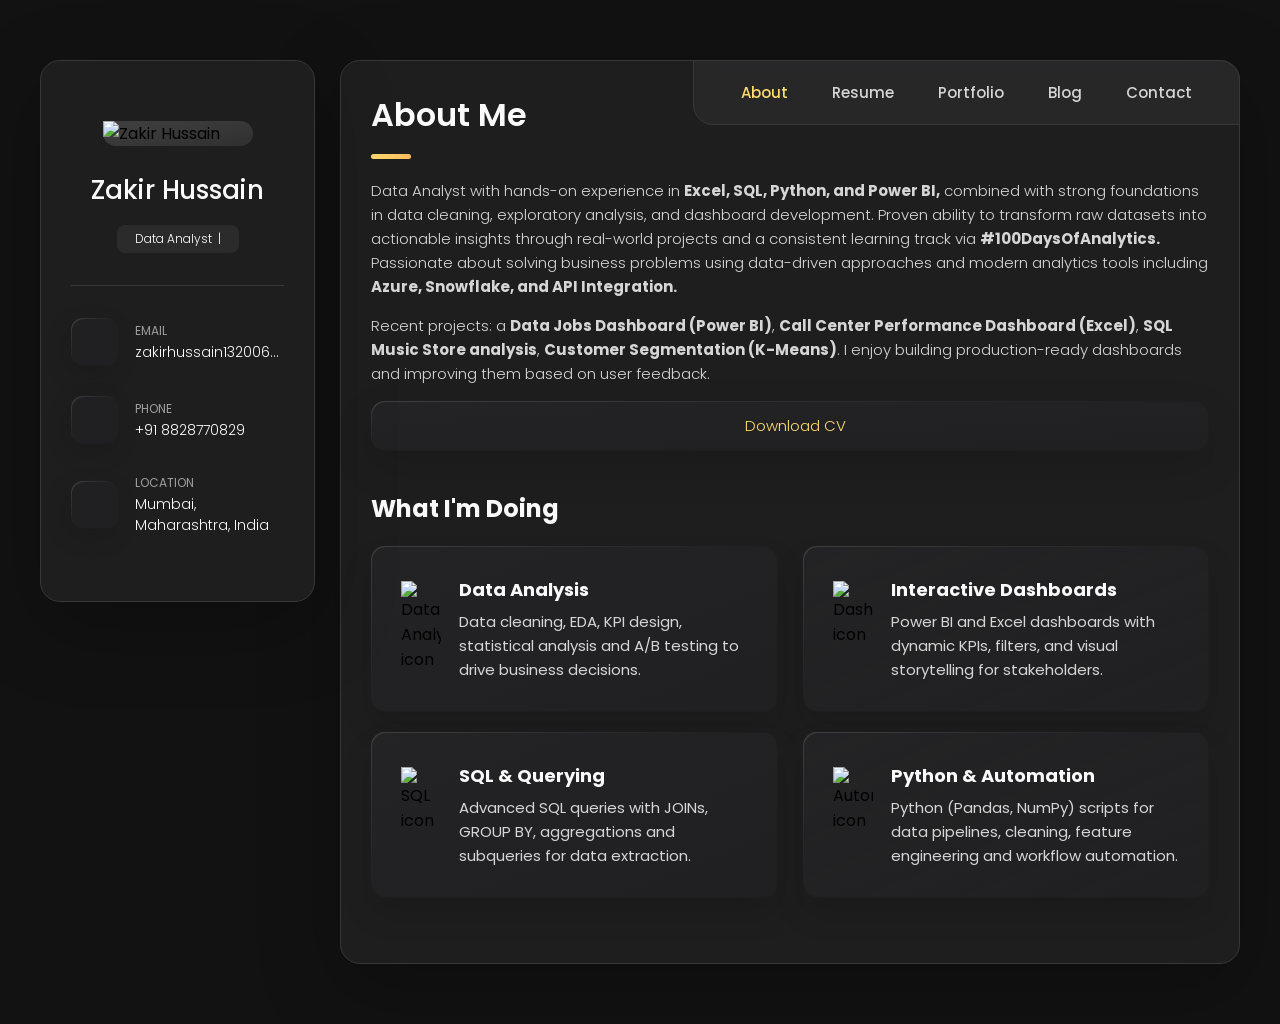
==== commit 07a0a796: "Update resume information across website with latest experience and skills - index.html updated with" ====
--- a/index.html
+++ b/index.html
@@ -5,10 +5,10 @@
   <meta http-equiv="X-UA-Compatible" content="IE=edge" />
   <meta name="viewport" content="width=device-width, initial-scale=1.0" />
   <title>Zakir Hussain | Data Analyst Portfolio</title>
-  <meta name="description" content="Zakir Hussain — Data Analyst. Excel • SQL • Python • Power BI • AWS. Dashboards, analytics, and data storytelling." />
-  <link rel="canonical" href="https://codeverse-team.github.io/Zakir-Webdev/" />
+  <meta name="description" content="Zakir Hussain — Data Analyst. Excel • SQL • Python • Power BI • Azure • Snowflake. Dashboards, analytics, and data storytelling." />
+  <link rel="canonical" href="https://codeverse-team.github.io/Zakir-Data-Portfolio/" />
   <!-- Favicons -->
-  <link rel="shortcut icon" href="/assets/images/avatar-1.png" />
+  <link rel="shortcut icon" href="./assets/images/avatar-1.png" />
   <link rel="stylesheet" href="./assets/css/style.css" />
   <!-- Google font -->
   <link rel="preconnect" href="https://fonts.googleapis.com" />
@@ -79,10 +79,8 @@
         <div class="separator"></div>
         <ul class="social-list">
           <li class="social-item"><a href="https://www.linkedin.com/in/zakirhussain13/" target="_blank" class="social-link"><ion-icon name="logo-linkedin"></ion-icon></a></li>
-          <li class="social-item"><a href="https://www.instagram.com/zakir.preneur/" target="_blank" class="social-link"><ion-icon name="logo-instagram"></ion-icon></a></li>
-          <li class="social-item"><a href="https://www.fiverr.com/s/qDgb81V" target="_blank" class="social-link"><ion-icon name="briefcase-outline"></ion-icon></a></li>
+          <li class="social-item"><a href="https://codeverse-team.github.io/Zakir-Data-Portfolio/" target="_blank" class="social-link"><ion-icon name="globe-outline"></ion-icon></a></li>
           <li class="social-item"><a href="https://github.com/CodeVerse-team" target="_blank" class="social-link"><ion-icon name="logo-github"></ion-icon></a></li>
-          <li class="social-item"><a href="https://codeverse-team.github.io/Zakir-Webdev/" target="_blank" class="social-link"><ion-icon name="globe-outline"></ion-icon></a></li>
         </ul>
       </div>
     </aside>
@@ -103,14 +101,15 @@
         <header><h2 class="h2 article-title">About me</h2></header>
         <section class="about-text reveal">
           <p>
-            Motivated Computer Science graduate specializing in <strong>Data Science</strong> with practical experience in <strong>Excel, SQL, Python (NumPy, Pandas, Matplotlib, Seaborn), Power BI, and AWS</strong>.
-            I build interactive dashboards, automate data workflows, and tell clear stories through data.
+            Data Analyst with hands-on experience in <strong>Excel, SQL, Python, and Power BI,</strong> combined with strong foundations in data cleaning, exploratory analysis, and dashboard development. 
+            Proven ability to transform raw datasets into actionable insights through real-world projects and a consistent learning track via <strong>#100DaysOfAnalytics.</strong>
+            Passionate about solving business problems using data-driven approaches and modern analytics tools including <strong>Azure, Snowflake, and API Integration.</strong>
           </p>
           <p>
-            Recent projects: an <strong>Excel Call Center Dashboard</strong>, <strong>KFC Sales Analysis</strong>, <strong>SQL Music Store analysis</strong>, <strong>Customer Segmentation (K-Means)</strong>, and a <strong>Live Weather Dashboard in Power BI</strong>.
-            I enjoy building production-ready dashboards and improving them based on user feedback.
+            Recent projects: a <strong>Data Jobs Dashboard (Power BI)</strong>, <strong>Call Center Performance Dashboard (Excel)</strong>, <strong>SQL Music Store analysis</strong>, 
+            <strong>Customer Segmentation (K-Means)</strong>. I enjoy building production-ready dashboards and improving them based on user feedback.
           </p>
-          <a href="./Zakir Hussain-8-25-Data-Analyst.pdf" target="_blank" class="resume-btn"><ion-icon name="arrow-down-outline"></ion-icon> Download CV</a>
+          <a href="./Zakir Hussain-Data-Analyst-03-2026.pdf" target="_blank" class="resume-btn"><ion-icon name="arrow-down-outline"></ion-icon> Download CV</a>
         </section>
         <section class="service reveal">
           <h3 class="h3 service-title">What I'm doing</h3>
@@ -119,28 +118,28 @@
               <div class="service-icon-box"><img src="./assets/images/icon-dev.svg" alt="Data Analysis icon" width="40" /></div>
               <div class="service-content-box">
                 <h4 class="h4 service-item-title">Data Analysis</h4>
-                <p class="service-item-text">Cleaning, modeling and visualizing data to identify insights and drive decisions.</p>
+                <p class="service-item-text">Data cleaning, EDA, KPI design, statistical analysis and A/B testing to drive business decisions.</p>
               </div>
             </li>
             <li class="service-item">
               <div class="service-icon-box"><img src="./assets/images/icon-design.svg" alt="Dashboards icon" width="40" /></div>
               <div class="service-content-box">
                 <h4 class="h4 service-item-title">Interactive Dashboards</h4>
-                <p class="service-item-text">Excel & Power BI dashboards with KPIs, slicers and drill-throughs.</p>
+                <p class="service-item-text">Power BI and Excel dashboards with dynamic KPIs, filters, and visual storytelling for stakeholders.</p>
               </div>
             </li>
             <li class="service-item">
               <div class="service-icon-box"><img src="./assets/images/database.png" alt="SQL icon" width="40" /></div>
               <div class="service-content-box">
-                <h4 class="h4 service-item-title">SQL & Databases</h4>
-                <p class="service-item-text">Query design, joins, aggregations and performance-aware reporting.</p>
+                <h4 class="h4 service-item-title">SQL & Querying</h4>
+                <p class="service-item-text">Advanced SQL queries with JOINs, GROUP BY, aggregations and subqueries for data extraction.</p>
               </div>
             </li>
             <li class="service-item">
               <div class="service-icon-box"><img src="./assets/images/icon-graphic.png" alt="Automation icon" width="40" /></div>
               <div class="service-content-box">
-                <h4 class="h4 service-item-title">Automation</h4>
-                <p class="service-item-text">Python scripts for ETL, cleaning and dashboard updates.</p>
+                <h4 class="h4 service-item-title">Python & Automation</h4>
+                <p class="service-item-text">Python (Pandas, NumPy) scripts for data pipelines, cleaning, feature engineering and workflow automation.</p>
               </div>
             </li>
           </ul>
@@ -149,6 +148,20 @@
       <!-- RESUME -->
       <article id="resume" class="resume" data-page="resume">
         <header><h2 class="h2 article-title">Resume</h2></header>
+        <!-- Experience -->
+        <section class="timeline reveal">
+          <div class="title-wrapper">
+            <div class="icon-box"><ion-icon name="briefcase-outline"></ion-icon></div>
+            <h3 class="h3">Experience</h3>
+          </div>
+          <ol class="timeline-list">
+            <li class="timeline-item">
+              <h4 class="h4 timeline-item-title">Data Analyst Intern — Rasheed Foundation</h4>
+              <span>Dec 2025 — March 2026</span>
+              <p class="timeline-text">Performed end-to-end data analysis including cleaning, transformation, and visualization. Built interactive dashboards (Sales, Finance, HR) using Power BI and Tableau. Executed advanced SQL queries and applied statistical concepts including hypothesis testing and A/B testing. Enhanced automation workflows reducing manual effort.</p>
+            </li>
+          </ol>
+        </section>
         <!-- Education -->
         <section class="timeline reveal">
           <div class="title-wrapper">
@@ -157,14 +170,9 @@
           </div>
           <ol class="timeline-list">
             <li class="timeline-item">
-              <h4 class="h4 timeline-item-title">B.Sc. in Computer Science — SIES (NERUL) College</h4>
-              <span>Apr 2023 — Present</span>
-              <p class="timeline-text">CGPA: 8.6/10 — Navi Mumbai, India</p>
-            </li>
-            <li class="timeline-item">
-              <h4 class="h4 timeline-item-title">Higher Secondary Certificate (Science - IT)</h4>
-              <span>Jun 2021 — Apr 2023</span>
-              <p class="timeline-text">Dr Babasaheb Ambedkar College — Chembur, Mumbai (53%)</p>
+              <h4 class="h4 timeline-item-title">B.Sc. in Computer Science — SIES (NERUL) College of Science, Arts, and Commerce (Autonomous)</h4>
+              <span>Apr 2023 — 2026</span>
+              <p class="timeline-text">CGPA: 7.297/10 — Navi Mumbai, India</p>
             </li>
           </ol>
         </section>
@@ -176,29 +184,24 @@
           </div>
           <ol class="timeline-list">
             <li class="timeline-item">
+              <h4 class="h4 timeline-item-title">Data Jobs Dashboard (Power BI)</h4>
+              <span>2025</span>
+              <p class="timeline-text">Interactive dashboard analyzing job market trends, roles, and salary insights in the data domain with dynamic KPIs, filters, and visual storytelling elements.</p>
+            </li>
+            <li class="timeline-item">
               <h4 class="h4 timeline-item-title">Call Center Performance Dashboard (Excel)</h4>
               <span>2025</span>
-              <p class="timeline-text">KPIs, trend analysis, slicers and agent-level drilldowns to evaluate efficiency and SLAs.</p>
-            </li>
-            <li class="timeline-item">
-              <h4 class="h4 timeline-item-title">KFC Sales Analysis Dashboard (Excel)</h4>
-              <span>2025</span>
-              <p class="timeline-text">Sales patterns, best-sellers, seasonality and store-level comparisons to inform promotions.</p>
+              <p class="timeline-text">Advanced Excel dashboard using pivot tables, Power Query, and charts to track agent performance and call efficiency with team comparisons.</p>
             </li>
             <li class="timeline-item">
               <h4 class="h4 timeline-item-title">SQL Music Store Data Analysis</h4>
               <span>2024</span>
-              <p class="timeline-text">Customer purchase trends, revenue segmentation and artist popularity via SQL queries and joins.</p>
-            </li>
-            <li class="timeline-item">
-              <h4 class="h4 timeline-item-title">Shopping Customer Segmentation (K-Means)</h4>
-              <span>2024</span>
-              <p class="timeline-text">Unsupervised learning to cluster customers for targeted marketing and retention strategies.</p>
-            </li>
-            <li class="timeline-item">
-              <h4 class="h4 timeline-item-title">Live Weather Dashboard (Power BI)</h4>
-              <span>2024</span>
-              <p class="timeline-text">Real-time API integration, map visuals and alert cards for weather monitoring dashboards.</p>
+              <p class="timeline-text">Analyzed relational database using complex SQL queries (JOINs, aggregations, subqueries) to uncover customer behavior, revenue trends, and artist performance.</p>
+            </li>
+            <li class="timeline-item">
+              <h4 class="h4 timeline-item-title">Customer Segmentation (K-Means Clustering)</h4>
+              <span>2024</span>
+              <p class="timeline-text">Implemented K-Means clustering to segment customers for targeted marketing strategies with exploratory data analysis and feature engineering using Pandas.</p>
             </li>
           </ol>
         </section>
@@ -210,11 +213,23 @@
           </div>
           <ol class="timeline-list">
             <li class="timeline-item">
-              <h4 class="h4 timeline-item-title">Python for Data Science — IBM (Cognitive Class)</h4>
-              <span>2024</span>
-            </li>
-            <li class="timeline-item">
-              <h4 class="h4 timeline-item-title">Introduction to Data Analysis — Simplilearn</h4>
+              <h4 class="h4 timeline-item-title">Google Data Analytics Certificate — Coursera</h4>
+              <span>2024</span>
+            </li>
+            <li class="timeline-item">
+              <h4 class="h4 timeline-item-title">Master Microsoft Power BI — Anton Voroniuk</h4>
+              <span>2024</span>
+            </li>
+            <li class="timeline-item">
+              <h4 class="h4 timeline-item-title">Microsoft Excel 101 — Skillyfy Academy</h4>
+              <span>2024</span>
+            </li>
+            <li class="timeline-item">
+              <h4 class="h4 timeline-item-title">Complete Snowflake Bootcamp — Kunal Biswa</h4>
+              <span>2024</span>
+            </li>
+            <li class="timeline-item">
+              <h4 class="h4 timeline-item-title">Python for Data Science — IBM Cognitive Class</h4>
               <span>2024</span>
             </li>
           </ol>
@@ -224,28 +239,44 @@
           <h3 class="h3 skills-title">My skills</h3>
           <ul class="skills-list content-card">
             <li class="skills-item">
-              <div class="title-wrapper"><h5 class="h5">Excel (Advanced)</h5><data value="90">90%</data></div>
+              <div class="title-wrapper"><h5 class="h5">SQL</h5><data value="85">85%</data></div>
+              <div class="skill-progress-bg"><div class="skill-progress-fill" data-skill="85"></div></div>
+            </li>
+            <li class="skills-item">
+              <div class="title-wrapper"><h5 class="h5">Python (Pandas, NumPy, Matplotlib, Seaborn)</h5><data value="80">80%</data></div>
+              <div class="skill-progress-bg"><div class="skill-progress-fill" data-skill="80"></div></div>
+            </li>
+            <li class="skills-item">
+              <div class="title-wrapper"><h5 class="h5">Power BI</h5><data value="85">85%</data></div>
+              <div class="skill-progress-bg"><div class="skill-progress-fill" data-skill="85"></div></div>
+            </li>
+            <li class="skills-item">
+              <div class="title-wrapper"><h5 class="h5">MS Excel</h5><data value="90">90%</data></div>
               <div class="skill-progress-bg"><div class="skill-progress-fill" data-skill="90"></div></div>
             </li>
             <li class="skills-item">
-              <div class="title-wrapper"><h5 class="h5">SQL (MySQL/PostgreSQL)</h5><data value="85">85%</data></div>
+              <div class="title-wrapper"><h5 class="h5">Tableau (Basic)</h5><data value="60">60%</data></div>
+              <div class="skill-progress-bg"><div class="skill-progress-fill" data-skill="60"></div></div>
+            </li>
+            <li class="skills-item">
+              <div class="title-wrapper"><h5 class="h5">Azure</h5><data value="65">65%</data></div>
+              <div class="skill-progress-bg"><div class="skill-progress-fill" data-skill="65"></div></div>
+            </li>
+            <li class="skills-item">
+              <div class="title-wrapper"><h5 class="h5">Snowflake (Basic)</h5><data value="55">55%</data></div>
+              <div class="skill-progress-bg"><div class="skill-progress-fill" data-skill="55"></div></div>
+            </li>
+            <li class="skills-item">
+              <div class="title-wrapper"><h5 class="h5">Data Cleaning & EDA</h5><data value="85">85%</data></div>
               <div class="skill-progress-bg"><div class="skill-progress-fill" data-skill="85"></div></div>
             </li>
             <li class="skills-item">
-              <div class="title-wrapper"><h5 class="h5">Python (NumPy, Pandas, Matplotlib, Seaborn)</h5><data value="80">80%</data></div>
-              <div class="skill-progress-bg"><div class="skill-progress-fill" data-skill="80"></div></div>
-            </li>
-            <li class="skills-item">
-              <div class="title-wrapper"><h5 class="h5">Power BI</h5><data value="80">80%</data></div>
-              <div class="skill-progress-bg"><div class="skill-progress-fill" data-skill="80"></div></div>
-            </li>
-            <li class="skills-item">
-              <div class="title-wrapper"><h5 class="h5">AWS (Foundational)</h5><data value="60">60%</data></div>
-              <div class="skill-progress-bg"><div class="skill-progress-fill" data-skill="60"></div></div>
-            </li>
-            <li class="skills-item">
-              <div class="title-wrapper"><h5 class="h5">Data Storytelling & Visualization</h5><data value="85">85%</data></div>
-              <div class="skill-progress-bg"><div class="skill-progress-fill" data-skill="85"></div></div>
+              <div class="title-wrapper"><h5 class="h5">Statistical Analysis & A/B Testing</h5><data value="75">75%</data></div>
+              <div class="skill-progress-bg"><div class="skill-progress-fill" data-skill="75"></div></div>
+            </li>
+            <li class="skills-item">
+              <div class="title-wrapper"><h5 class="h5">Generative AI Tools & Automation</h5><data value="70">70%</data></div>
+              <div class="skill-progress-bg"><div class="skill-progress-fill" data-skill="70"></div></div>
             </li>
           </ul>
         </section>
@@ -275,28 +306,28 @@
             </ul>
           </div>
           <ul class="project-list">
+            <!-- Data Jobs Dashboard -->
+            <li class="project-item active" data-filter-item data-category="powerbi" data-description="Interactive dashboard analyzing job market trends, roles, and salary insights in the data domain with dynamic KPIs, filters, and visual storytelling elements.">
+              <a href="https://codeverse-team.github.io/Zakir-Data-Portfolio/" target="_blank" class="project-link" data-modal-trigger>
+                <figure class="project-img"><div class="project-item-icon-box"><ion-icon name="eye-outline"></ion-icon></div>
+                  <img src="./assets/images/project-1.png" alt="Data Jobs Dashboard" loading="lazy" />
+                </figure>
+                <h3 class="project-title">Data Jobs Dashboard (Power BI)</h3>
+                <p class="project-category">Power BI</p>
+              </a>
+            </li>
             <!-- Call Center -->
-            <li class="project-item active" data-filter-item data-category="dashboards" data-description="KPIs, trend analysis, slicers and agent-level drilldowns to evaluate efficiency and SLAs.">
+            <li class="project-item active" data-filter-item data-category="dashboards" data-description="Advanced Excel dashboard using pivot tables, Power Query, and charts to track agent performance and call efficiency with team comparisons.">
               <a href="#" class="project-link" data-modal-trigger>
                 <figure class="project-img"><div class="project-item-icon-box"><ion-icon name="eye-outline"></ion-icon></div>
-                  <img src="./assets/images/project-1.png" alt="Call Center Dashboard" loading="lazy" />
+                  <img src="./assets/images/project-2.png" alt="Call Center Dashboard" loading="lazy" />
                 </figure>
-                <h3 class="project-title">Call Center Dashboard (Excel)</h3>
+                <h3 class="project-title">Call Center Performance Dashboard (Excel)</h3>
                 <p class="project-category">Dashboards</p>
               </a>
             </li>
-            <!-- KFC Sales -->
-            <li class="project-item active" data-filter-item data-category="dashboards" data-description="Sales patterns, best-sellers, seasonality and store-level comparisons to inform promotions.">
-              <a href="#" class="project-link" data-modal-trigger>
-                <figure class="project-img"><div class="project-item-icon-box"><ion-icon name="eye-outline"></ion-icon></div>
-                  <img src="./assets/images/project-2.png" alt="KFC Sales Dashboard" loading="lazy" />
-                </figure>
-                <h3 class="project-title">KFC Sales Analysis (Excel)</h3>
-                <p class="project-category">Dashboards</p>
-              </a>
-            </li>
             <!-- SQL Music -->
-            <li class="project-item active" data-filter-item data-category="sql" data-description="Customer purchase trends, revenue segmentation and artist popularity via SQL queries and joins.">
+            <li class="project-item active" data-filter-item data-category="sql" data-description="Analyzed relational database using complex SQL queries (JOINs, aggregations, subqueries) to uncover customer behavior, revenue trends, and artist performance.">
               <a href="#" class="project-link" data-modal-trigger>
                 <figure class="project-img"><div class="project-item-icon-box"><ion-icon name="eye-outline"></ion-icon></div>
                   <img src="./assets/images/project-6.png" alt="SQL Music Store" loading="lazy" />
@@ -306,23 +337,13 @@
               </a>
             </li>
             <!-- Customer Segmentation -->
-            <li class="project-item active" data-filter-item data-category="ml" data-description="Unsupervised learning to cluster customers for targeted marketing and retention strategies.">
+            <li class="project-item active" data-filter-item data-category="ml" data-description="Implemented K-Means clustering to segment customers for targeted marketing strategies with exploratory data analysis and feature engineering using Pandas.">
               <a href="#" class="project-link" data-modal-trigger>
                 <figure class="project-img"><div class="project-item-icon-box"><ion-icon name="eye-outline"></ion-icon></div>
                   <img src="./assets/images/project-7.jpg" alt="Customer Segmentation" loading="lazy" />
                 </figure>
                 <h3 class="project-title">Customer Segmentation (K-Means)</h3>
                 <p class="project-category">ML / Python</p>
-              </a>
-            </li>
-            <!-- Live Weather Power BI -->
-            <li class="project-item active" data-filter-item data-category="powerbi" data-description="Real-time API integration, map visuals and alert cards for weather monitoring dashboards.">
-              <a href="#" class="project-link" data-modal-trigger>
-                <figure class="project-img"><div class="project-item-icon-box"><ion-icon name="eye-outline"></ion-icon></div>
-                  <img src="./assets/images/project-5.png" alt="Live Weather Power BI" loading="lazy" />
-                </figure>
-                <h3 class="project-title">Live Weather Dashboard (Power BI)</h3>
-                <p class="project-category">Power BI</p>
               </a>
             </li>
           </ul>
@@ -341,26 +362,26 @@
       </article>
       <!-- BLOG -->
       <article id="blog" class="blog" data-page="blog">
-        <header><h2 class="h2 article-title">Blog</h2></header>
+        <header><h2 class="h2 article-title">#100DaysOfAnalytics Journey</h2></header>
         <section class="blog-posts reveal">
           <ul class="blog-posts-list">
             <li class="blog-post-item">
-              <a href="#">
-                <figure class="blog-banner-box"><img src="./assets/images/blog-1.jpg" alt="12th STD Blogging Website" loading="lazy" /></figure>
+              <a href="https://docs.google.com/spreadsheets/d/1a8LNjJb9kWqTY7AYJWssueQ2mJRUGYfEvV_lNNYrs_U/edit?usp=sharing" target="_blank">
+                <figure class="blog-banner-box"><img src="./assets/images/blog-1.jpg" alt="#100DaysOfAnalytics Portfolio" loading="lazy" /></figure>
                 <div class="blog-content">
-                  <div class="blog-meta"><p class="blog-category">WebDevelopment</p><span class="dot"></span><time datetime="2023-02-13">Feb 13, 2023</time></div>
-                  <h3 class="h3 blog-item-title">In 12th STD, I Created a Blogging Website</h3>
-                  <p class="blog-text">A short case-study about a school project that grew to 25K views — still useful for students.</p>
+                  <div class="blog-meta"><p class="blog-category">Data Analytics</p><span class="dot"></span><time datetime="2024-01-01">2024</time></div>
+                  <h3 class="h3 blog-item-title">#100DaysOfAnalytics Portfolio</h3>
+                  <p class="blog-text">A comprehensive collection of daily analytics challenges covering Excel, SQL, Python, and Power BI with real-world datasets.</p>
                 </div>
               </a>
             </li>
             <li class="blog-post-item">
-              <a href="#">
-                <figure class="blog-banner-box"><img src="./assets/images/blog-2.jpg" alt="12th STD Blogging Website" loading="lazy" /></figure>
+              <a href="https://www.linkedin.com/in/zakirhussain13/" target="_blank">
+                <figure class="blog-banner-box"><img src="./assets/images/blog-2.jpg" alt="LinkedIn Learning Journey" loading="lazy" /></figure>
                 <div class="blog-content">
-                  <div class="blog-meta"><p class="blog-category">WebDevelopment</p><span class="dot"></span><time datetime="2023-02-13">Feb 13, 2023</time></div>
-                  <h3 class="h3 blog-item-title">In 12th STD, I Created a Blogging Website</h3>
-                  <p class="blog-text">A short case-study about a school project that grew to 25K views — still useful for students.</p>
+                  <div class="blog-meta"><p class="blog-category">Professional Growth</p><span class="dot"></span><time datetime="2024-01-01">2024 - Present</time></div>
+                  <h3 class="h3 blog-item-title">Continuous Learning & Industry Insights</h3>
+                  <p class="blog-text">Sharing my journey learning Snowflake, Azure, Airflow and exploring Data Analyst, ETL Developer, and Data Engineer roles.</p>
                 </div>
               </a>
             </li>
@@ -403,7 +424,7 @@
     (function() {
       const el = document.getElementById('typed-title');
       if (!el) return;
-      const phrases = ['Data Analyst', 'Excel • SQL • Python', 'Power BI • AWS'];
+      const phrases = ['Data Analyst', 'Excel • SQL • Python', 'Power BI • Azure • Snowflake'];
       let p = 0, i = 0, deleting = false;
       function tick() {
         const full = phrases[p];
@@ -554,4 +575,4 @@
     })();
   </script>
 </body>
-</html>+</html>
